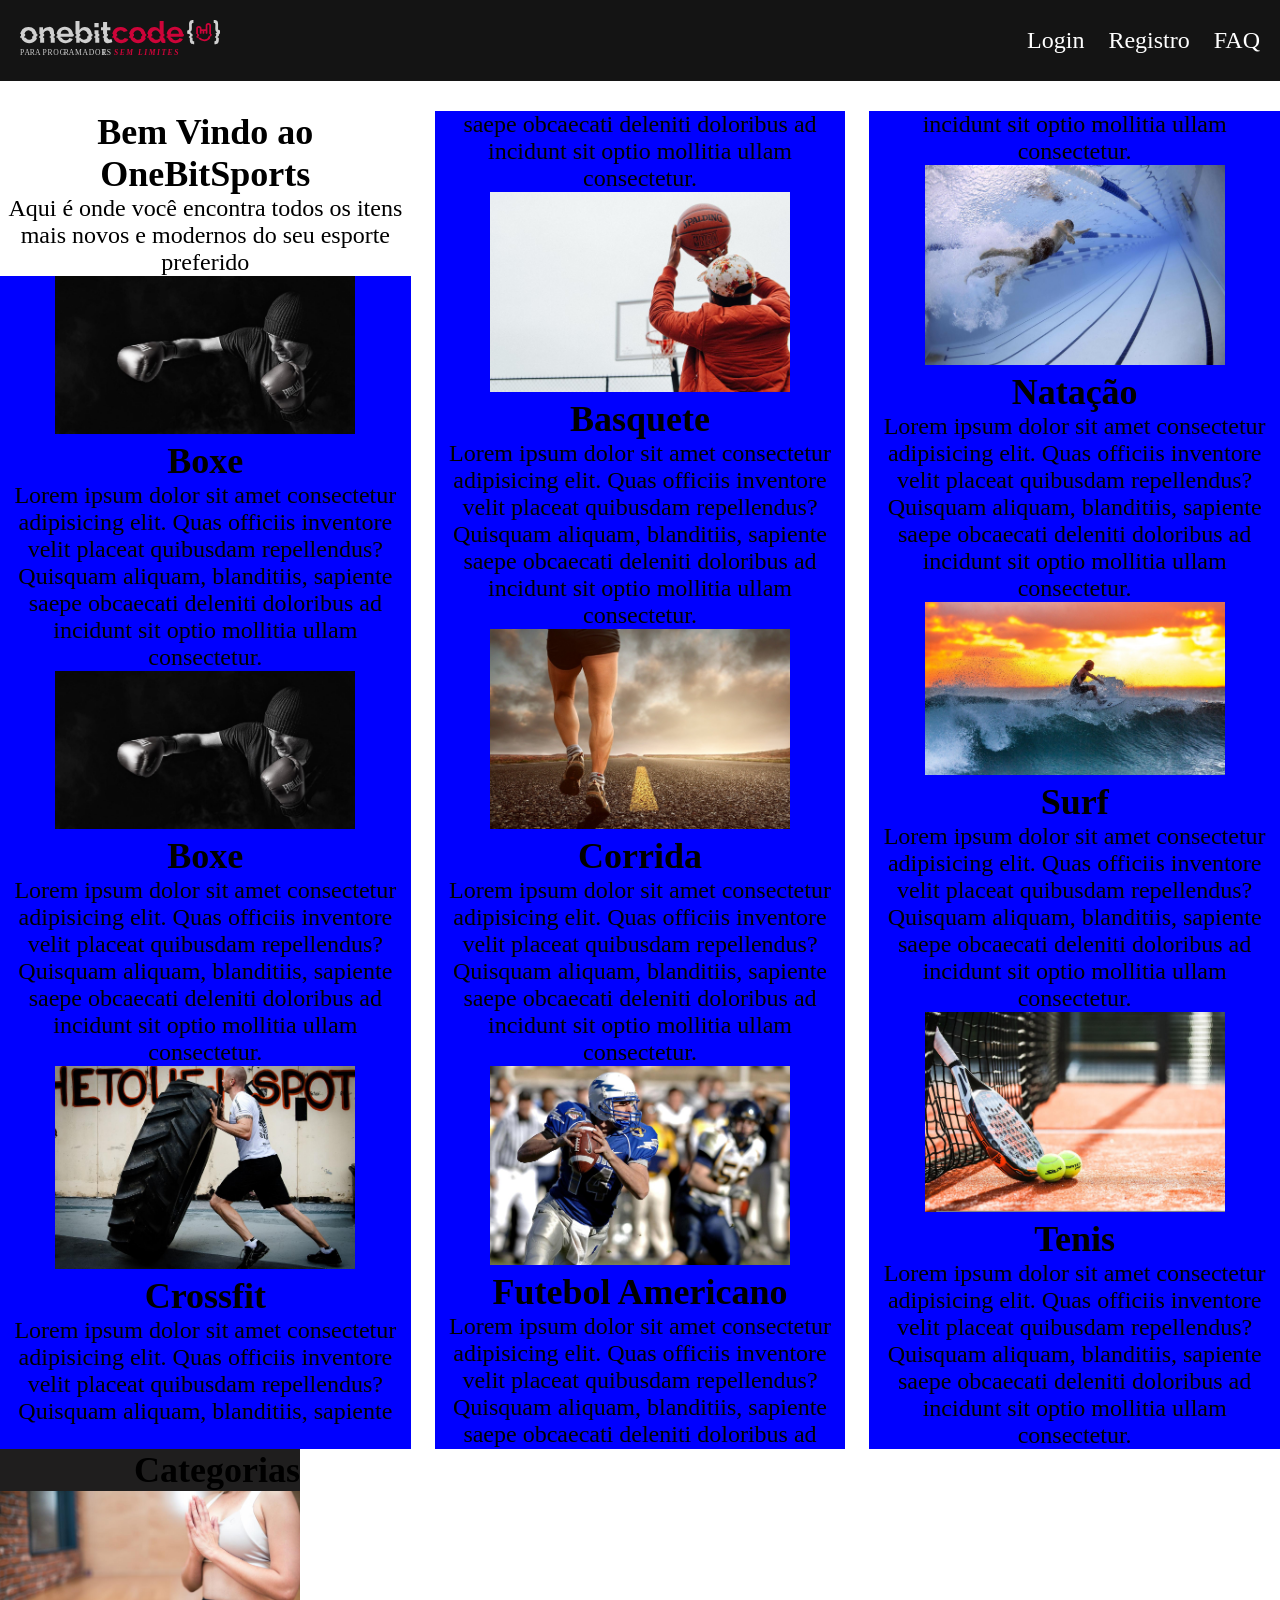
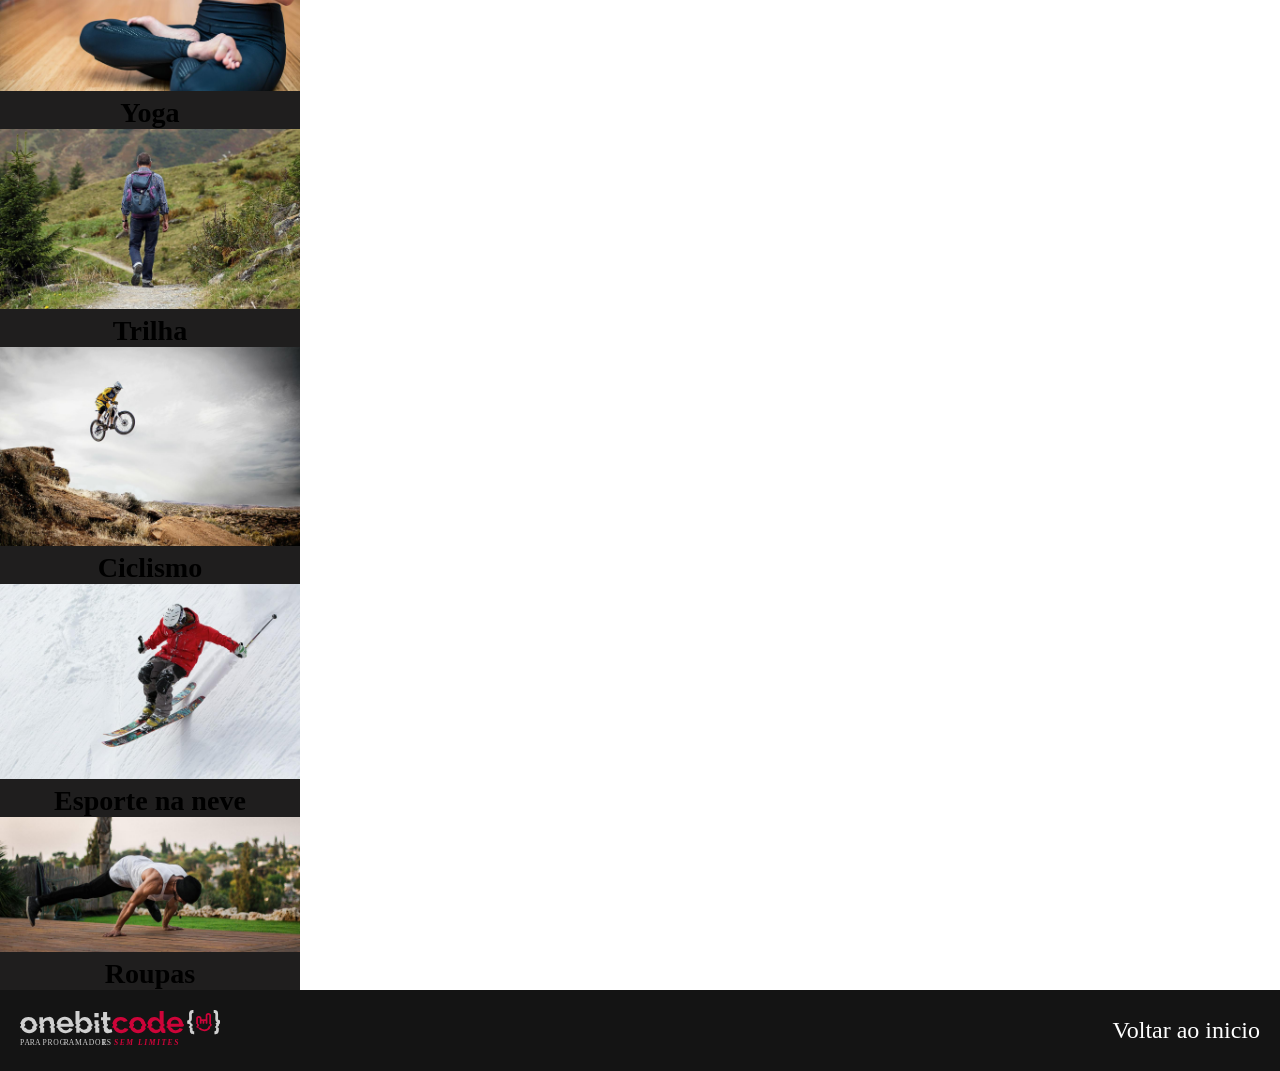
==== exercicios/projetofinal-grid/index.html @ 0056b991 "novo" ====
<!DOCTYPE html>
<html lang="en">
  <head>
    <meta charset="UTF-8" />
    <meta http-equiv="X-UA-Compatible" content="IE=edge" />
    <meta name="viewport" content="width=device-width, initial-scale=1.0" />
    <title>OnebitSports</title>
  </head>
  <link rel="stylesheet" href="style.css" />
  <body>
    <header>
      <picture class="logo">
        <img src="imagens/logo-onebitcode.svg" alt="logo-site" />
      </picture>
      <nav class="buttons">
        <ul>
          <li><a href="#">Login</a></li>
          <li><a href="#">Registro</a></li>
          <li><a href="#">FAQ</a></li>
        </ul>
      </nav>
    </header>
    <main>
      <section class="container">
        <div class="lista">
            <div class="intro">
              <h1>Bem Vindo ao OneBitSports</h1>
              <p>
                Aqui é onde você encontra todos os itens mais novos e modernos do
                seu esporte preferido
              </p>
            </div>
            <article class="itens">
              <picture>
                <img src="imagens/boxe.jpg" alt="Boxe" />
              </picture>
              <h2>Boxe</h2>
              <p>
                Lorem ipsum dolor sit amet consectetur adipisicing elit. Quas
                officiis inventore velit placeat quibusdam repellendus? Quisquam
                aliquam, blanditiis, sapiente saepe obcaecati deleniti doloribus ad
                incidunt sit optio mollitia ullam consectetur.
              </p>
            </article>
            <article class="itens">
              <picture>
                <img src="imagens/boxe.jpg" alt="Boxe" />
              </picture>
              <h2>Boxe</h2>
              <p>
                Lorem ipsum dolor sit amet consectetur adipisicing elit. Quas
                officiis inventore velit placeat quibusdam repellendus? Quisquam
                aliquam, blanditiis, sapiente saepe obcaecati deleniti doloribus ad
                incidunt sit optio mollitia ullam consectetur.
              </p>
            </article>
            <article class="itens">
              <picture>
                <img src="imagens/crossfit.jpg" alt="Crossfit" />
              </picture>
              <h2>Crossfit</h2>
              <p>
                Lorem ipsum dolor sit amet consectetur adipisicing elit. Quas
                officiis inventore velit placeat quibusdam repellendus? Quisquam
                aliquam, blanditiis, sapiente saepe obcaecati deleniti doloribus ad
                incidunt sit optio mollitia ullam consectetur.
              </p>
            </article>
            <article class="itens">
              <picture>
                <img src="imagens/basquete.jpg" alt="Basquete" />
              </picture>
              <h2>Basquete</h2>
              <p>
                Lorem ipsum dolor sit amet consectetur adipisicing elit. Quas
                officiis inventore velit placeat quibusdam repellendus? Quisquam
                aliquam, blanditiis, sapiente saepe obcaecati deleniti doloribus ad
                incidunt sit optio mollitia ullam consectetur.
              </p>
            </article>
            <article class="itens">
              <picture>
                <img src="imagens/corrida.jpg" alt="Corrida" />
              </picture>
              <h2>Corrida</h2>
              <p>
                Lorem ipsum dolor sit amet consectetur adipisicing elit. Quas
                officiis inventore velit placeat quibusdam repellendus? Quisquam
                aliquam, blanditiis, sapiente saepe obcaecati deleniti doloribus ad
                incidunt sit optio mollitia ullam consectetur.
              </p>
            </article>
            <article class="itens">
              <picture>
                <img src="imagens/futebolAmericano.jpg" alt="Futebol-americano" />
              </picture>
              <h2>Futebol Americano</h2>
              <p>
                Lorem ipsum dolor sit amet consectetur adipisicing elit. Quas
                officiis inventore velit placeat quibusdam repellendus? Quisquam
                aliquam, blanditiis, sapiente saepe obcaecati deleniti doloribus ad
                incidunt sit optio mollitia ullam consectetur.
              </p>
            </article>
            <article class="itens">
              <picture>
                <img src="imagens/natacao.jpg" alt="Natação" />
              </picture>
              <h2>Natação</h2>
              <p>
                Lorem ipsum dolor sit amet consectetur adipisicing elit. Quas
                officiis inventore velit placeat quibusdam repellendus? Quisquam
                aliquam, blanditiis, sapiente saepe obcaecati deleniti doloribus ad
                incidunt sit optio mollitia ullam consectetur.
              </p>
            </article>
            <article class="itens">
              <picture>
                <img src="imagens/surf.jpg" alt="Surf" />
              </picture>
              <h2>Surf</h2>
              <p>
                Lorem ipsum dolor sit amet consectetur adipisicing elit. Quas
                officiis inventore velit placeat quibusdam repellendus? Quisquam
                aliquam, blanditiis, sapiente saepe obcaecati deleniti doloribus ad
                incidunt sit optio mollitia ullam consectetur.
              </p>
            </article>
            <article class="itens">
              <picture>
                <img src="imagens/tenis.jpg" alt="Tenis" />
              </picture>
              <h2>Tenis</h2>
              <p>
                Lorem ipsum dolor sit amet consectetur adipisicing elit. Quas
                officiis inventore velit placeat quibusdam repellendus? Quisquam
                aliquam, blanditiis, sapiente saepe obcaecati deleniti doloribus ad
                incidunt sit optio mollitia ullam consectetur.
              </p>
            </article>
            </section>
        </div>

      <section>
        <aside class="barra">
            <h2>Categorias</h2>
          <div>
            <img src="imagens/yoga.jpg" alt="Yoga" />
            <h3>Yoga</h3>
          </div>
          <div>
            <img src="imagens/trilha.jpg" alt="Trilha" />
            <h3>Trilha</h3>
          </div>
          <div>
            <img src="imagens/bicicletas.jpg" alt="Ciclismo" />
            <h3>Ciclismo</h3>
          </div>
          <div>
            <img src="imagens/esportesNaNeve.jpg" alt="Esporte-neve" />
            <h3>Esporte na neve</h3>
          </div>
          <div>
            <img src="imagens/roupas.jpg" alt="Roupas" />
            <h3>Roupas</h3>
          </div>
        </aside>
      </section>
    </main>
    <footer>
        <picture class="logo">
            <img src="imagens/logo-onebitcode.svg" alt="logo">
        </picture>
        <nav>
            <ul>
                <li><a href="#">Voltar ao inicio</a></li>
            </ul>
        </nav>
    </footer>
  </body>
</html>
---- exercicios/projetofinal-grid/style.css ----
* {
  margin: 0;
  padding: 0;
  box-sizing: border-box;
}
.logo img {
  width: 200px;
}

header,
footer {
  background-color: rgb(20, 20, 20);
  display: flex;
  align-items: center;
  justify-content: space-between;
  padding: 20px;
}

nav ul {
  list-style-type: none;
  display: flex;
  gap: 1.5rem;
  font-size: 1.5rem;
}
nav a {
  text-decoration: none;
  color: #fff;
}
nav a:hover {
  color: rgb(255, 230, 0);
}

main {
  text-align: center;
  padding-top: 30px;
  font-size: 1.5rem;
}
.container {
  display: inline-block;
  align-items: center;
  justify-content: center;
  columns: 3;
  grid-area: ;
}
.itens {
  background-color: blue;
  display: grid;
}
.itens img {
  width: 300px;
}
.barra img {
  width: 300px;
}

.barra {
  display: flex;
  background-color: rgb(31, 30, 30);
  width: 300px;

  align-items: flex-end;
  justify-content: flex-end;
  flex-direction: column;
}
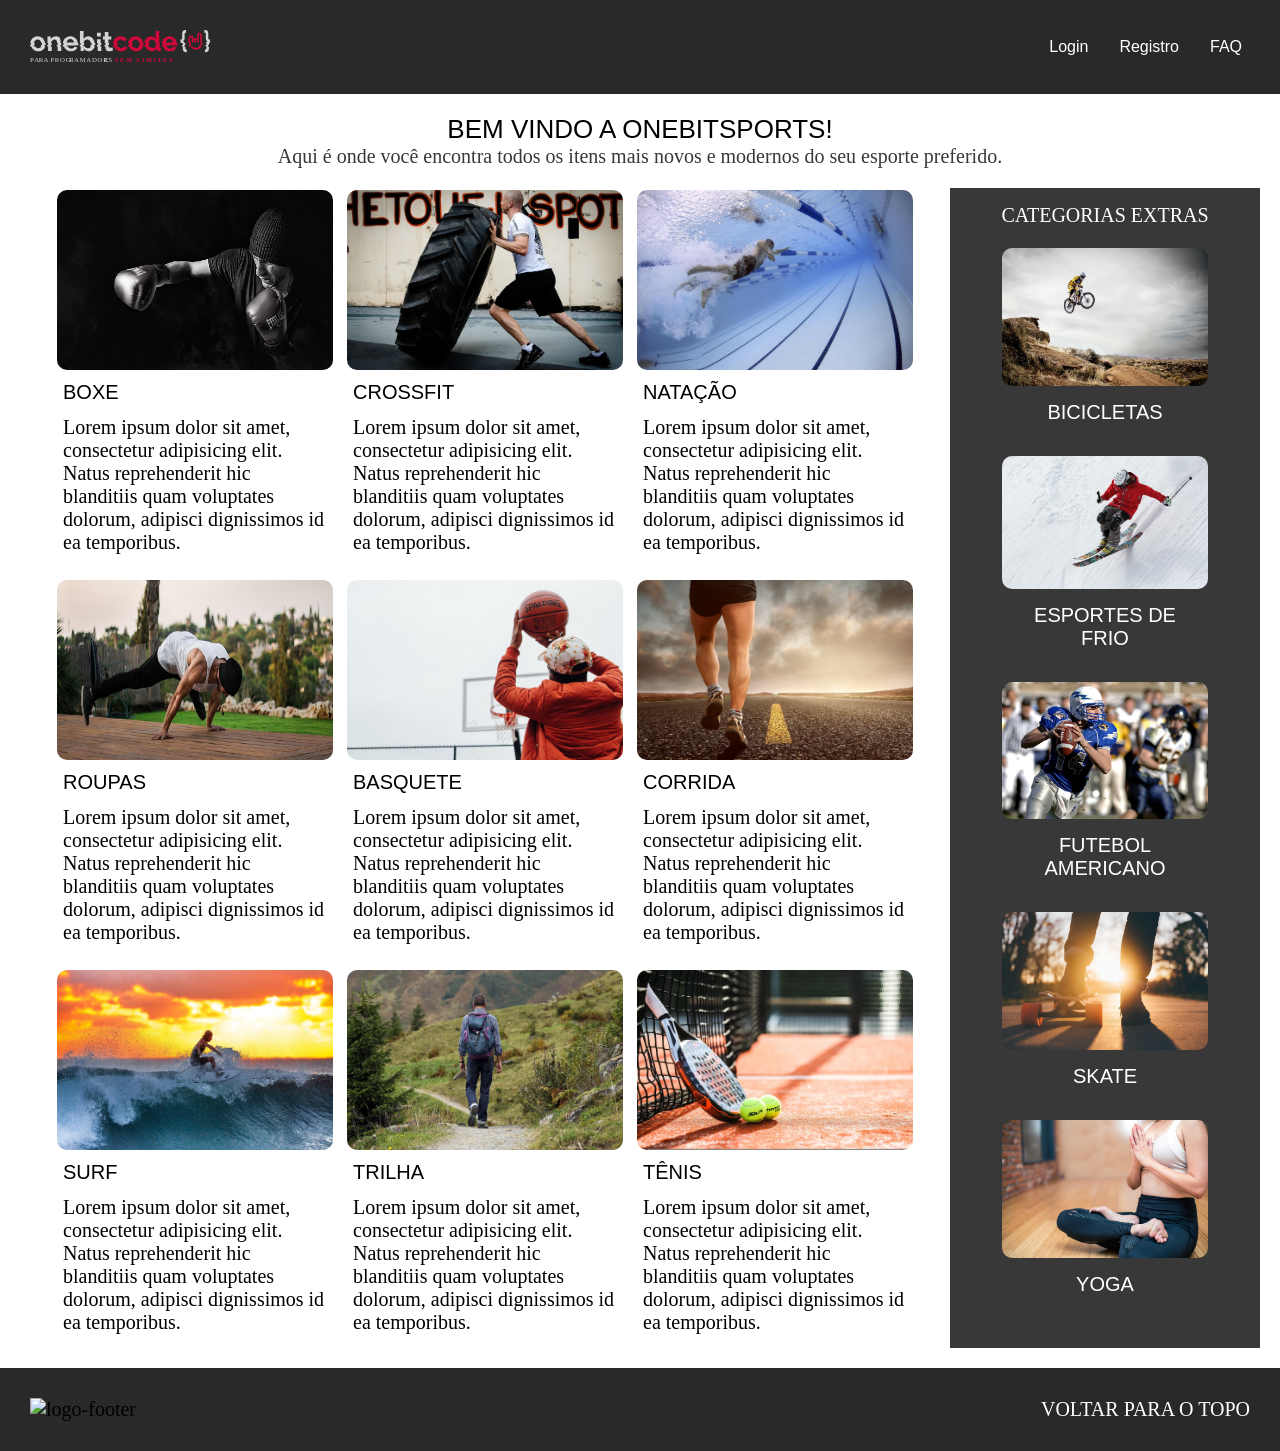
==== commit c89d8f7a: "atualização" ====
--- a/exercicios/projetofinal-grid/index.html
+++ b/exercicios/projetofinal-grid/index.html
@@ -1,181 +1,204 @@
 <!DOCTYPE html>
-<html lang="en">
+<html lang="pt-br">
   <head>
     <meta charset="UTF-8" />
     <meta http-equiv="X-UA-Compatible" content="IE=edge" />
     <meta name="viewport" content="width=device-width, initial-scale=1.0" />
-    <title>OnebitSports</title>
+    <link rel="stylesheet" href="./style.css" />
+    <title>Projeto flexbox & grid</title>
   </head>
-  <link rel="stylesheet" href="style.css" />
+
   <body>
-    <header>
-      <picture class="logo">
-        <img src="imagens/logo-onebitcode.svg" alt="logo-site" />
-      </picture>
-      <nav class="buttons">
-        <ul>
-          <li><a href="#">Login</a></li>
-          <li><a href="#">Registro</a></li>
-          <li><a href="#">FAQ</a></li>
-        </ul>
-      </nav>
-    </header>
-    <main>
-      <section class="container">
-        <div class="lista">
-            <div class="intro">
-              <h1>Bem Vindo ao OneBitSports</h1>
-              <p>
-                Aqui é onde você encontra todos os itens mais novos e modernos do
-                seu esporte preferido
-              </p>
-            </div>
-            <article class="itens">
-              <picture>
-                <img src="imagens/boxe.jpg" alt="Boxe" />
-              </picture>
-              <h2>Boxe</h2>
-              <p>
-                Lorem ipsum dolor sit amet consectetur adipisicing elit. Quas
-                officiis inventore velit placeat quibusdam repellendus? Quisquam
-                aliquam, blanditiis, sapiente saepe obcaecati deleniti doloribus ad
-                incidunt sit optio mollitia ullam consectetur.
-              </p>
-            </article>
-            <article class="itens">
-              <picture>
-                <img src="imagens/boxe.jpg" alt="Boxe" />
-              </picture>
-              <h2>Boxe</h2>
-              <p>
-                Lorem ipsum dolor sit amet consectetur adipisicing elit. Quas
-                officiis inventore velit placeat quibusdam repellendus? Quisquam
-                aliquam, blanditiis, sapiente saepe obcaecati deleniti doloribus ad
-                incidunt sit optio mollitia ullam consectetur.
-              </p>
-            </article>
-            <article class="itens">
-              <picture>
-                <img src="imagens/crossfit.jpg" alt="Crossfit" />
-              </picture>
-              <h2>Crossfit</h2>
-              <p>
-                Lorem ipsum dolor sit amet consectetur adipisicing elit. Quas
-                officiis inventore velit placeat quibusdam repellendus? Quisquam
-                aliquam, blanditiis, sapiente saepe obcaecati deleniti doloribus ad
-                incidunt sit optio mollitia ullam consectetur.
-              </p>
-            </article>
-            <article class="itens">
-              <picture>
-                <img src="imagens/basquete.jpg" alt="Basquete" />
-              </picture>
-              <h2>Basquete</h2>
-              <p>
-                Lorem ipsum dolor sit amet consectetur adipisicing elit. Quas
-                officiis inventore velit placeat quibusdam repellendus? Quisquam
-                aliquam, blanditiis, sapiente saepe obcaecati deleniti doloribus ad
-                incidunt sit optio mollitia ullam consectetur.
-              </p>
-            </article>
-            <article class="itens">
-              <picture>
-                <img src="imagens/corrida.jpg" alt="Corrida" />
-              </picture>
-              <h2>Corrida</h2>
-              <p>
-                Lorem ipsum dolor sit amet consectetur adipisicing elit. Quas
-                officiis inventore velit placeat quibusdam repellendus? Quisquam
-                aliquam, blanditiis, sapiente saepe obcaecati deleniti doloribus ad
-                incidunt sit optio mollitia ullam consectetur.
-              </p>
-            </article>
-            <article class="itens">
-              <picture>
-                <img src="imagens/futebolAmericano.jpg" alt="Futebol-americano" />
-              </picture>
-              <h2>Futebol Americano</h2>
-              <p>
-                Lorem ipsum dolor sit amet consectetur adipisicing elit. Quas
-                officiis inventore velit placeat quibusdam repellendus? Quisquam
-                aliquam, blanditiis, sapiente saepe obcaecati deleniti doloribus ad
-                incidunt sit optio mollitia ullam consectetur.
-              </p>
-            </article>
-            <article class="itens">
-              <picture>
-                <img src="imagens/natacao.jpg" alt="Natação" />
-              </picture>
-              <h2>Natação</h2>
-              <p>
-                Lorem ipsum dolor sit amet consectetur adipisicing elit. Quas
-                officiis inventore velit placeat quibusdam repellendus? Quisquam
-                aliquam, blanditiis, sapiente saepe obcaecati deleniti doloribus ad
-                incidunt sit optio mollitia ullam consectetur.
-              </p>
-            </article>
-            <article class="itens">
-              <picture>
-                <img src="imagens/surf.jpg" alt="Surf" />
-              </picture>
-              <h2>Surf</h2>
-              <p>
-                Lorem ipsum dolor sit amet consectetur adipisicing elit. Quas
-                officiis inventore velit placeat quibusdam repellendus? Quisquam
-                aliquam, blanditiis, sapiente saepe obcaecati deleniti doloribus ad
-                incidunt sit optio mollitia ullam consectetur.
-              </p>
-            </article>
-            <article class="itens">
-              <picture>
-                <img src="imagens/tenis.jpg" alt="Tenis" />
-              </picture>
-              <h2>Tenis</h2>
-              <p>
-                Lorem ipsum dolor sit amet consectetur adipisicing elit. Quas
-                officiis inventore velit placeat quibusdam repellendus? Quisquam
-                aliquam, blanditiis, sapiente saepe obcaecati deleniti doloribus ad
-                incidunt sit optio mollitia ullam consectetur.
-              </p>
-            </article>
-            </section>
+    <div class="container">
+      <header class="header">
+        <img
+          src="./imagens/logo-onebitcode.svg"
+          alt="logo-header"
+          class="logoNavBar"
+        />
+        <div class="headerBtnGroup">
+          <button class="navBtn">Login</button>
+          <button class="navBtn">Registro</button>
+          <button class="navBtn">FAQ</button>
         </div>
-
-      <section>
-        <aside class="barra">
-            <h2>Categorias</h2>
-          <div>
-            <img src="imagens/yoga.jpg" alt="Yoga" />
-            <h3>Yoga</h3>
-          </div>
-          <div>
-            <img src="imagens/trilha.jpg" alt="Trilha" />
-            <h3>Trilha</h3>
-          </div>
-          <div>
-            <img src="imagens/bicicletas.jpg" alt="Ciclismo" />
-            <h3>Ciclismo</h3>
-          </div>
-          <div>
-            <img src="imagens/esportesNaNeve.jpg" alt="Esporte-neve" />
-            <h3>Esporte na neve</h3>
-          </div>
-          <div>
-            <img src="imagens/roupas.jpg" alt="Roupas" />
-            <h3>Roupas</h3>
-          </div>
-        </aside>
+      </header>
+      <p class="sectionTitle" id="backToTop">BEM VINDO A ONEBITSPORTS!</p>
+      <p class="sectionDescription">
+        Aqui é onde você encontra todos os itens mais novos e modernos do seu
+        esporte preferido.
+      </p>
+      <section class="gridContainer">
+        <div class="mainContent">
+          <div class="categoryCard">
+            <img
+              src="./imagens/boxe.jpg"
+              alt="mainCardImg"
+              class="mainCardImg"
+            />
+            <p class="mainCategoryCardTitle">BOXE</p>
+            <p class="mainCategoryCardDescription">
+              Lorem ipsum dolor sit amet, consectetur adipisicing elit. Natus
+              reprehenderit hic blanditiis quam voluptates dolorum, adipisci
+              dignissimos id ea temporibus.
+            </p>
+          </div>
+          <div class="categoryCard">
+            <img
+              src="./imagens/crossfit.jpg"
+              alt="mainCardImg"
+              class="mainCardImg"
+            />
+            <p class="mainCategoryCardTitle">CROSSFIT</p>
+            <p class="mainCategoryCardDescription">
+              Lorem ipsum dolor sit amet, consectetur adipisicing elit. Natus
+              reprehenderit hic blanditiis quam voluptates dolorum, adipisci
+              dignissimos id ea temporibus.
+            </p>
+          </div>
+          <div class="categoryCard">
+            <img
+              src="./imagens/natacao.jpg"
+              alt="mainCardImg"
+              class="mainCardImg"
+            />
+            <p class="mainCategoryCardTitle">NATAÇÃO</p>
+            <p class="mainCategoryCardDescription">
+              Lorem ipsum dolor sit amet, consectetur adipisicing elit. Natus
+              reprehenderit hic blanditiis quam voluptates dolorum, adipisci
+              dignissimos id ea temporibus.
+            </p>
+          </div>
+          <div class="categoryCard">
+            <img
+              src="./imagens/roupas.jpg"
+              alt="mainCardImg"
+              class="mainCardImg"
+            />
+            <p class="mainCategoryCardTitle">ROUPAS</p>
+            <p class="mainCategoryCardDescription">
+              Lorem ipsum dolor sit amet, consectetur adipisicing elit. Natus
+              reprehenderit hic blanditiis quam voluptates dolorum, adipisci
+              dignissimos id ea temporibus.
+            </p>
+          </div>
+          <div class="categoryCard">
+            <img
+              src="./imagens/basquete.jpg"
+              alt="mainCardImg"
+              class="mainCardImg"
+            />
+            <p class="mainCategoryCardTitle">BASQUETE</p>
+            <p class="mainCategoryCardDescription">
+              Lorem ipsum dolor sit amet, consectetur adipisicing elit. Natus
+              reprehenderit hic blanditiis quam voluptates dolorum, adipisci
+              dignissimos id ea temporibus.
+            </p>
+          </div>
+          <div class="categoryCard">
+            <img
+              src="./imagens/corrida.jpg"
+              alt="mainCardImg"
+              class="mainCardImg"
+            />
+            <p class="mainCategoryCardTitle">CORRIDA</p>
+            <p class="mainCategoryCardDescription">
+              Lorem ipsum dolor sit amet, consectetur adipisicing elit. Natus
+              reprehenderit hic blanditiis quam voluptates dolorum, adipisci
+              dignissimos id ea temporibus.
+            </p>
+          </div>
+          <div class="categoryCard">
+            <img
+              src="./imagens/surf.jpg"
+              alt="mainCardImg"
+              class="mainCardImg"
+            />
+            <p class="mainCategoryCardTitle">SURF</p>
+            <p class="mainCategoryCardDescription">
+              Lorem ipsum dolor sit amet, consectetur adipisicing elit. Natus
+              reprehenderit hic blanditiis quam voluptates dolorum, adipisci
+              dignissimos id ea temporibus.
+            </p>
+          </div>
+          <div class="categoryCard">
+            <img
+              src="./imagens/trilha.jpg"
+              alt="mainCardImg"
+              class="mainCardImg"
+            />
+            <p class="mainCategoryCardTitle">TRILHA</p>
+            <p class="mainCategoryCardDescription">
+              Lorem ipsum dolor sit amet, consectetur adipisicing elit. Natus
+              reprehenderit hic blanditiis quam voluptates dolorum, adipisci
+              dignissimos id ea temporibus.
+            </p>
+          </div>
+          <div class="categoryCard">
+            <img
+              src="./imagens/tenis.jpg"
+              alt="mainCardImg"
+              class="mainCardImg"
+            />
+            <p class="mainCategoryCardTitle">TÊNIS</p>
+            <p class="mainCategoryCardDescription">
+              Lorem ipsum dolor sit amet, consectetur adipisicing elit. Natus
+              reprehenderit hic blanditiis quam voluptates dolorum, adipisci
+              dignissimos id ea temporibus.
+            </p>
+          </div>
+        </div>
+        <div class="sidebarContent">
+          <p>CATEGORIAS EXTRAS</p>
+          <div class="sidebarCard">
+            <img
+              src="./imagens/bicicletas.jpg"
+              alt="sidebarCardImg"
+              class="sidebarCardImg"
+            />
+            <p class="sidebarCardTitle">BICICLETAS</p>
+          </div>
+          <div class="sidebarCard">
+            <img
+              src="./imagens/esportesNaNeve.jpg"
+              alt="sidebarCardImg"
+              class="sidebarCardImg"
+            />
+            <p class="sidebarCardTitle">ESPORTES DE FRIO</p>
+          </div>
+          <div class="sidebarCard">
+            <img
+              src="./imagens/futebolAmericano.jpg"
+              alt="sidebarCardImg"
+              class="sidebarCardImg"
+            />
+            <p class="sidebarCardTitle">FUTEBOL AMERICANO</p>
+          </div>
+          <div class="sidebarCard">
+            <img
+              src="./imagens/skate.jpg"
+              alt="sidebarCardImg"
+              class="sidebarCardImg"
+            />
+            <p class="sidebarCardTitle">SKATE</p>
+          </div>
+          <div class="sidebarCard">
+            <img
+              src="./imagens/yoga.jpg"
+              alt="sidebarCardImg"
+              class="sidebarCardImg"
+            />
+            <p class="sidebarCardTitle">YOGA</p>
+          </div>
+        </div>
       </section>
-    </main>
-    <footer>
-        <picture class="logo">
-            <img src="imagens/logo-onebitcode.svg" alt="logo">
-        </picture>
-        <nav>
-            <ul>
-                <li><a href="#">Voltar ao inicio</a></li>
-            </ul>
-        </nav>
-    </footer>
+      <footer class="footer">
+        <img
+          src="./imagens/logoOnebitcode.svg"
+          alt="logo-footer"
+          class="logoFooter"
+        />
+        <a href="#backToTop" class="footerAnchor">VOLTAR PARA O TOPO</a>
+      </footer>
+    </div>
   </body>
 </html>
--- a/exercicios/projetofinal-grid/style.css
+++ b/exercicios/projetofinal-grid/style.css
@@ -1,64 +1,161 @@
 * {
+  padding: 0;
   margin: 0;
-  padding: 0;
   box-sizing: border-box;
+  font-size: 20px;
 }
-.logo img {
-  width: 200px;
+.container {
+  min-height: 100vh;
+  display: flex;
+  flex-direction: column;
 }
-
-header,
-footer {
-  background-color: rgb(20, 20, 20);
+.header {
+  width: 100%;
+  min-height: 40px;
+  background-color: #292929;
   display: flex;
   align-items: center;
   justify-content: space-between;
+  flex-wrap: wrap;
+  padding: 30px;
+  gap: 8px 15px;
+}
+.logoNavBar {
+  width: 180px;
+}
+.headerBtnGroup {
+  display: flex;
+  gap: 15px;
+}
+.navBtn {
+  font-size: 16px;
+  padding: 6px;
+  background-color: transparent;
+  border: 2px solid transparent;
+  color: white;
+  cursor: pointer;
+  transition: 0.4s;
+}
+.navBtn:hover {
+  border-bottom: 2px solid black;
+}
+.sectionTitle {
+  font-size: 26px;
+  font-family: Arial, Helvetica, sans-serif;
+  text-align: center;
+  padding-top: 20px;
+}
+.sectionDescription {
+  text-align: center;
+  color: #383838;
+}
+.gridContainer {
+  display: grid;
+  grid-template-columns: 3fr 1fr;
+  grid-template-areas: "mainContent sidebarContent";
   padding: 20px;
+  flex: 1 0 auto;
 }
-
-nav ul {
-  list-style-type: none;
+.mainContent {
   display: flex;
-  gap: 1.5rem;
-  font-size: 1.5rem;
+  flex-wrap: wrap;
+  justify-content: center;
+  gap: 10px;
+  grid-area: mainContent;
 }
-nav a {
+.categoryCard {
+  width: 280px;
+  height: 380px;
+  border: 2px solid transparent;
+  border-radius: 10px;
+  transition: 0.5s;
+  cursor: pointer;
+}
+.mainCardImg {
+  width: 100%;
+  height: 180px;
+  border-radius: 10px;
+}
+.categoryCard:hover {
+  border-color: black;
+}
+.mainCategoryCardTitle {
+  font-family: Arial, Helvetica, sans-serif;
+  padding: 6px;
+}
+.mainCategoryCardDescription {
+  padding: 6px;
+}
+.sidebarContent {
+  background-color: #383838;
+  color: white;
+  padding: 16px;
+  display: flex;
+  flex-direction: column;
+  align-items: center;
+  min-width: 300px;
+  grid-area: sidebarContent;
+  gap: 20px;
+}
+.sidebarCard {
+  width: 75%;
+  border: 1px solid transparent;
+  border-radius: 10px;
+  transition: 0.5s;
+  cursor: pointer;
+}
+.sidebarCardImg {
+  width: 100%;
+  border-radius: 10px;
+}
+.sidebarCardTitle {
+  font-family: Arial, Helvetica, sans-serif;
+  text-align: center;
+  padding: 10px;
+}
+.sidebarCard:hover {
+  border-color: gainsboro;
+}
+.footer {
+  width: 100%;
+  min-height: 40px;
+  background-color: #292929;
+  display: flex;
+  flex-wrap: wrap;
+  align-items: center;
+  justify-content: space-between;
+  padding: 30px;
+  gap: 15px;
+}
+.logoFooter {
+  width: 180px;
+}
+.footerAnchor {
+  color: white;
   text-decoration: none;
-  color: #fff;
 }
-nav a:hover {
-  color: rgb(255, 230, 0);
+@media (max-width: 630px) {
+  .gridContainer {
+    grid-template-areas:
+      "mainContent"
+      "sidebarContent";
+    display: flex;
+    flex-direction: column;
+    align-items: center;
+    gap: 10px;
+  }
+  .sidebarContent {
+    min-width: auto;
+  }
+  .footerAnchor {
+    font-size: 19px;
+  }
 }
-
-main {
-  text-align: center;
-  padding-top: 30px;
-  font-size: 1.5rem;
+@media (max-width: 463px) {
+  .header {
+    justify-content: center;
+  }
+  .footer {
+    justify-content: center;
+  }
 }
-.container {
-  display: inline-block;
-  align-items: center;
-  justify-content: center;
-  columns: 3;
-  grid-area: ;
-}
-.itens {
-  background-color: blue;
-  display: grid;
-}
-.itens img {
-  width: 300px;
-}
-.barra img {
-  width: 300px;
-}
-
-.barra {
-  display: flex;
-  background-color: rgb(31, 30, 30);
-  width: 300px;
-
-  align-items: flex-end;
-  justify-content: flex-end;
-  flex-direction: column;
-}
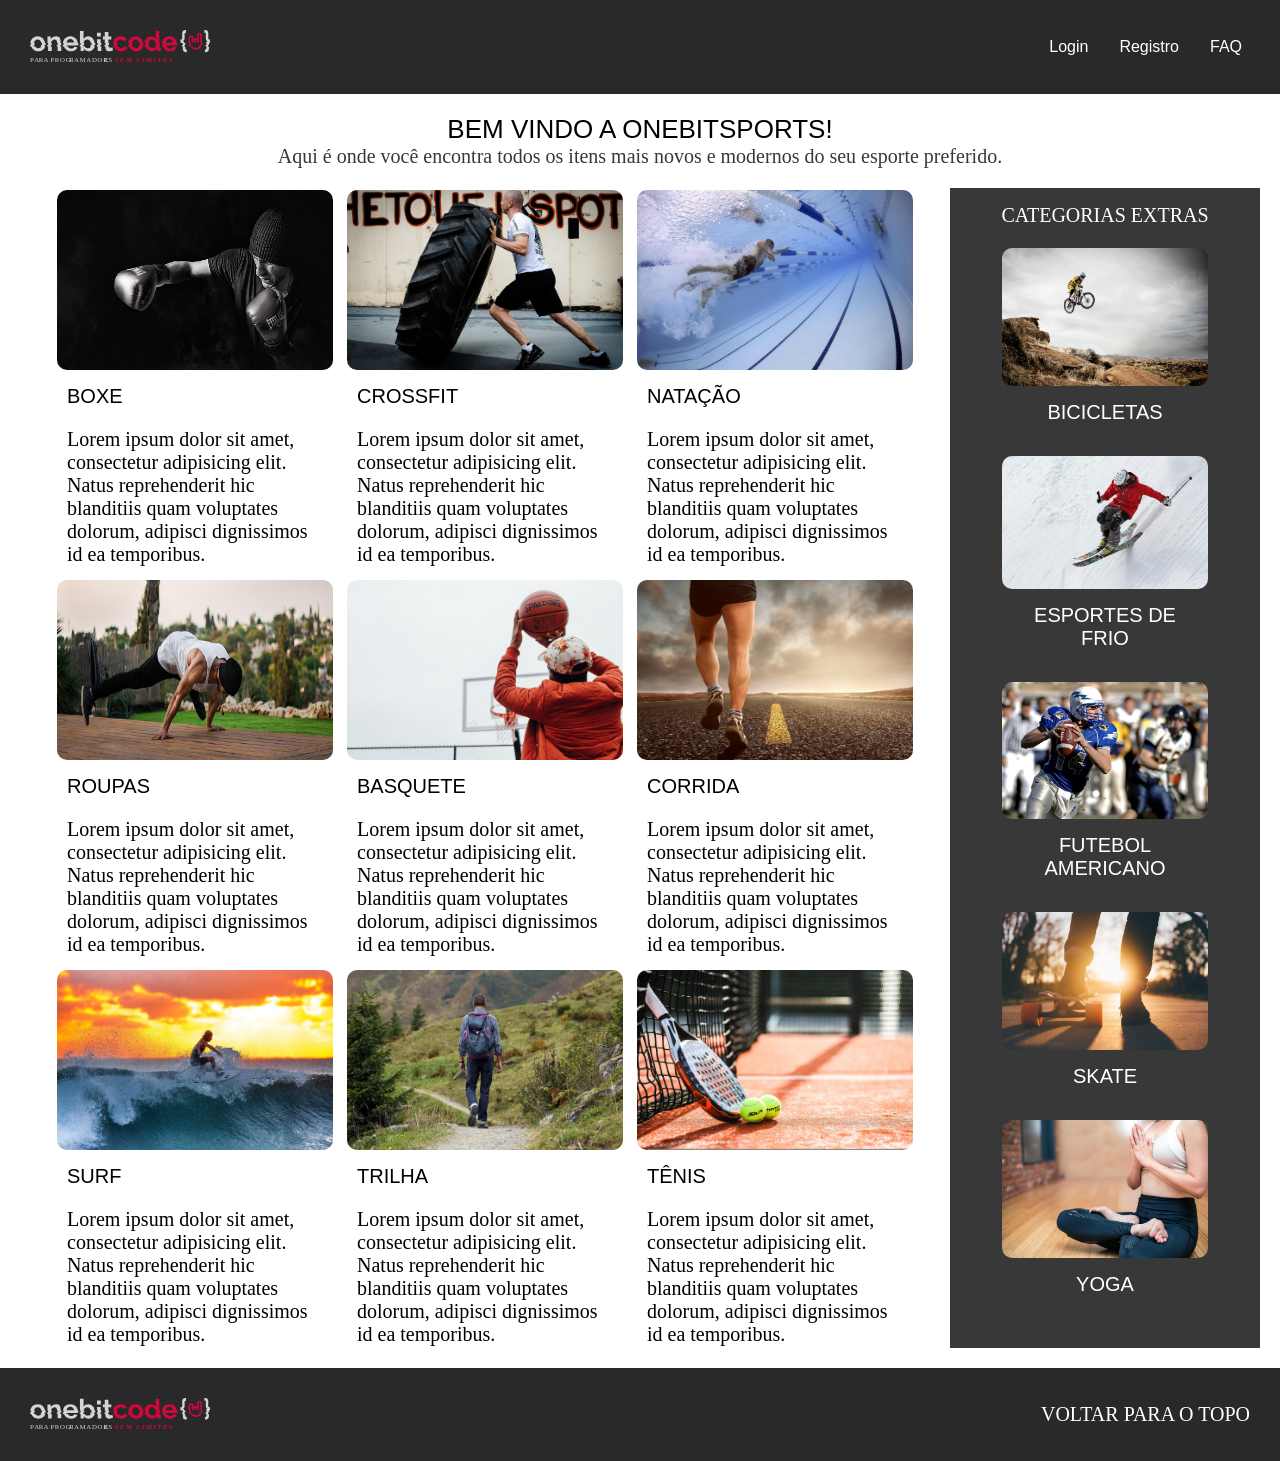
==== commit 1b287306: "atual" ====
--- a/exercicios/projetofinal-grid/index.html
+++ b/exercicios/projetofinal-grid/index.html
@@ -193,7 +193,7 @@
       </section>
       <footer class="footer">
         <img
-          src="./imagens/logoOnebitcode.svg"
+          src="./imagens/logo-onebitcode.svg"
           alt="logo-footer"
           class="logoFooter"
         />
--- a/exercicios/projetofinal-grid/style.css
+++ b/exercicios/projetofinal-grid/style.css
@@ -37,7 +37,7 @@
   transition: 0.4s;
 }
 .navBtn:hover {
-  border-bottom: 2px solid black;
+  border-bottom: 2px solid #df0505;
 }
 .sectionTitle {
   font-size: 26px;
@@ -81,10 +81,10 @@
 }
 .mainCategoryCardTitle {
   font-family: Arial, Helvetica, sans-serif;
-  padding: 6px;
+  padding: 10px;
 }
 .mainCategoryCardDescription {
-  padding: 6px;
+  padding: 10px;
 }
 .sidebarContent {
   background-color: #383838;
